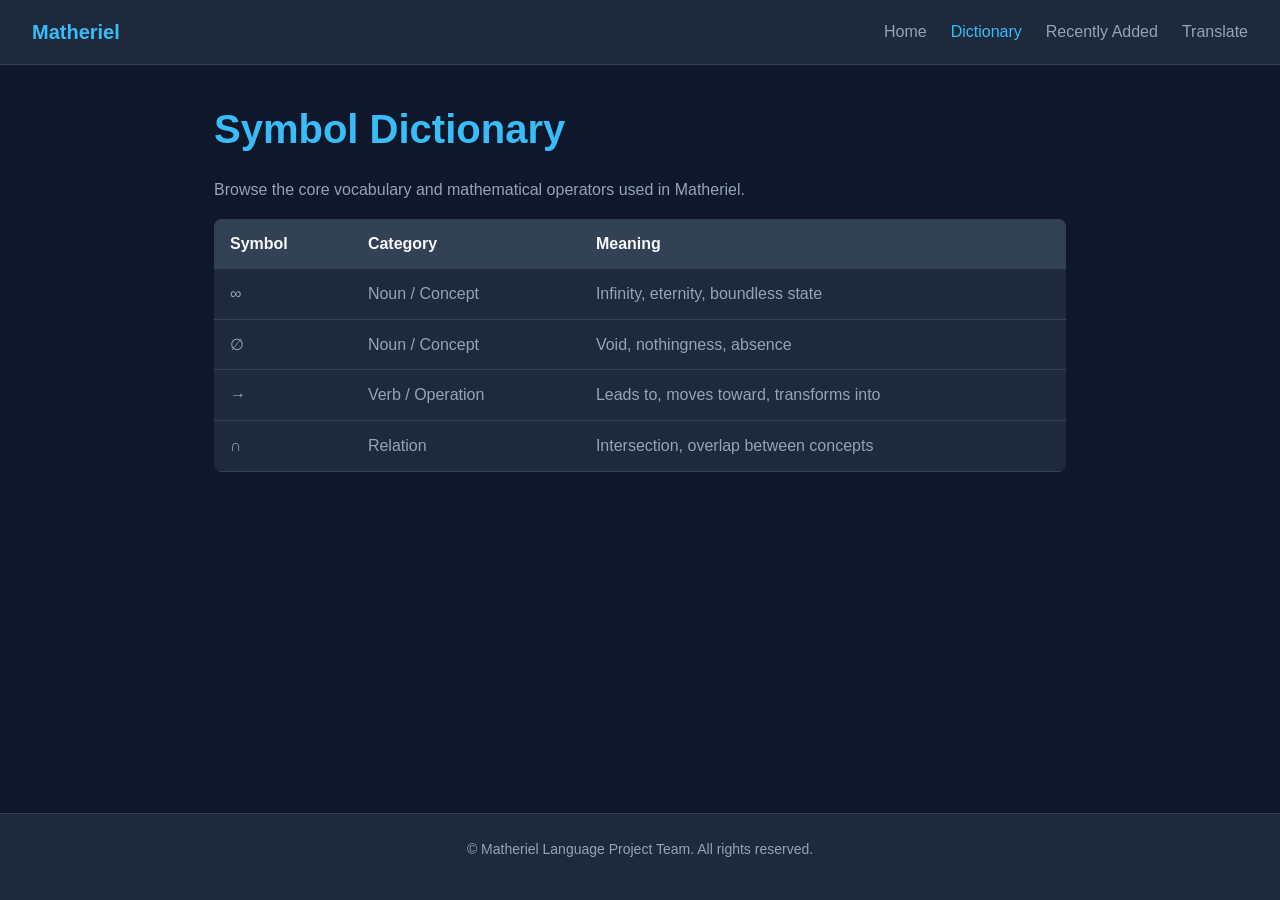
==== dict.html @ df0878f4 "Update HTML structure and content for dictionary page" ====
<!DOCTYPE html>
<html lang="en">
<head>
    <meta charset="UTF-8">
    <meta name="viewport" content="width=device-width, initial-scale=1.0">
    <title>Matheriel - Dictionary</title>
    <link rel="stylesheet" href="style.css">
</head>
<body>
    <header>
        <a href="index.html" class="logo">Matheriel</a>
        <nav>
            <ul>
                <li><a href="index.html">Home</a></li>
                <li><a href="dict.html" class="active">Dictionary</a></li>
                <li><a href="recentlyadded.html">Recently Added</a></li>
                <li><a href="translate.html">Translate</a></li>
            </ul>
        </nav>
    </header>

    <main>
        <h1>Symbol Dictionary</h1>
        <p>Browse the core vocabulary and mathematical operators used in Matheriel.</p>

        <table>
            <thead>
                <tr>
                    <th>Symbol</th>
                    <th>Category</th>
                    <th>Meaning</th>
                </tr>
            </thead>
            <tbody>
                <tr>
                    <td>&infin;</td>
                    <td>Noun / Concept</td>
                    <td>Infinity, eternity, boundless state</td>
                </tr>
                <tr>
                    <td>&empty;</td>
                    <td>Noun / Concept</td>
                    <td>Void, nothingness, absence</td>
                </tr>
                <tr>
                    <td>&rarr;</td>
                    <td>Verb / Operation</td>
                    <td>Leads to, moves toward, transforms into</td>
                </tr>
                <tr>
                    <td>&cap;</td>
                    <td>Relation</td>
                    <td>Intersection, overlap between concepts</td>
                </tr>
            </tbody>
        </table>
    </main>

    <footer>
        <p>&copy; Matheriel Language Project Team. All rights reserved.</p>
    </footer>

    <script src="script.js"></script>
</body>
</html>
---- style.css ----
:root {
    --bg-color: #0f172a;
    --card-bg: #1e293b;
    --text-color: #f8fafc;
    --text-muted: #94a3b8;
    --accent-color: #38bdf8;
    --border-color: #334155;
}

* {
    box-sizing: border-box;
    margin: 0;
    padding: 0;
}

body {
    font-family: 'Segoe UI', Tahoma, Geneva, Verdana, sans-serif;
    background-color: var(--bg-color);
    color: var(--text-color);
    line-height: 1.6;
    display: flex;
    flex-direction: column;
    min-height: 100vh;
}

header {
    background-color: var(--card-bg);
    border-bottom: 1px solid var(--border-color);
    padding: 1rem 2rem;
    display: flex;
    justify-content: space-between;
    align-items: center;
}

.logo {
    font-weight: bold;
    font-size: 1.25rem;
    color: var(--accent-color);
    text-decoration: none;
}

nav ul {
    display: flex;
    list-style: none;
    gap: 1.5rem;
}

nav a {
    color: var(--text-muted);
    text-decoration: none;
    transition: color 0.2s;
}

nav a:hover, nav a.active {
    color: var(--accent-color);
}

main {
    flex: 1;
    max-width: 900px;
    margin: 2rem auto;
    padding: 0 1.5rem;
    width: 100%;
}

h1 {
    font-size: 2.5rem;
    margin-bottom: 1rem;
    color: var(--accent-color);
}

h2 {
    font-size: 1.75rem;
    margin-top: 2rem;
    margin-bottom: 1rem;
    border-bottom: 1px solid var(--border-color);
    padding-bottom: 0.5rem;
}

p {
    margin-bottom: 1rem;
    color: var(--text-muted);
}

.card {
    background-color: var(--card-bg);
    border: 1px solid var(--border-color);
    border-radius: 8px;
    padding: 1.5rem;
    margin-bottom: 1.5rem;
}

table {
    width: 100%;
    border-collapse: collapse;
    margin-top: 1rem;
    background-color: var(--card-bg);
    border-radius: 8px;
    overflow: hidden;
}

th, td {
    padding: 0.75rem 1rem;
    text-align: left;
    border-bottom: 1px solid var(--border-color);
}

th {
    background-color: #334155;
    color: var(--text-color);
}

td {
    color: var(--text-muted);
}

footer {
    text-align: center;
    padding: 1.5rem;
    background-color: var(--card-bg);
    border-top: 1px solid var(--border-color);
    color: var(--text-muted);
    font-size: 0.875rem;
}
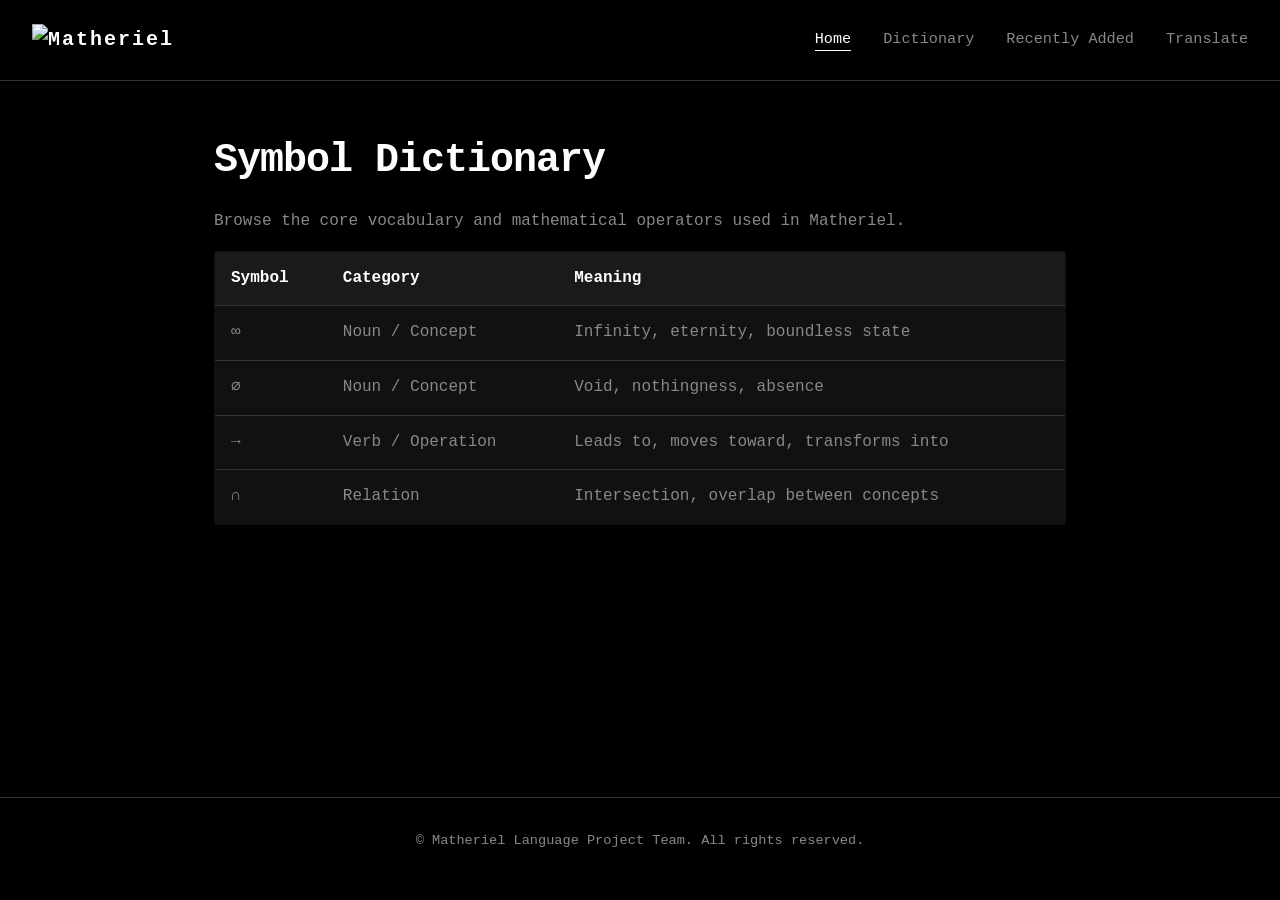
==== commit 572113d8: "Update navigation links in dict.html" ====
--- a/dict.html
+++ b/dict.html
@@ -8,11 +8,13 @@
 </head>
 <body>
     <header>
-        <a href="index.html" class="logo">Matheriel</a>
+        <a href="index.html" class="logo">
+            <img src="./images/favicon.png" alt="Matheriel" style="height: 32px; vertical-align: middle;">
+        </a>
         <nav>
             <ul>
-                <li><a href="index.html">Home</a></li>
-                <li><a href="dict.html" class="active">Dictionary</a></li>
+                <li><a href="index.html" class="active">Home</a></li>
+                <li><a href="dict.html">Dictionary</a></li>
                 <li><a href="recentlyadded.html">Recently Added</a></li>
                 <li><a href="translate.html">Translate</a></li>
             </ul>
--- a/style.css
+++ b/style.css
@@ -1,10 +1,10 @@
 :root {
-    --bg-color: #0f172a;
-    --card-bg: #1e293b;
-    --text-color: #f8fafc;
-    --text-muted: #94a3b8;
-    --accent-color: #38bdf8;
-    --border-color: #334155;
+    --bg-color: #000000;
+    --card-bg: #111111;
+    --text-color: #ffffff;
+    --text-muted: #888888;
+    --accent-color: #ffffff;
+    --border-color: #333333;
 }
 
 * {
@@ -14,7 +14,7 @@
 }
 
 body {
-    font-family: 'Segoe UI', Tahoma, Geneva, Verdana, sans-serif;
+    font-family: 'Courier New', Courier, monospace, 'Segoe UI', Tahoma, sans-serif;
     background-color: var(--bg-color);
     color: var(--text-color);
     line-height: 1.6;
@@ -24,9 +24,9 @@
 }
 
 header {
-    background-color: var(--card-bg);
+    background-color: var(--bg-color);
     border-bottom: 1px solid var(--border-color);
-    padding: 1rem 2rem;
+    padding: 1.5rem 2rem;
     display: flex;
     justify-content: space-between;
     align-items: center;
@@ -35,30 +35,34 @@
 .logo {
     font-weight: bold;
     font-size: 1.25rem;
-    color: var(--accent-color);
+    color: var(--text-color);
     text-decoration: none;
+    letter-spacing: 2px;
 }
 
 nav ul {
     display: flex;
     list-style: none;
-    gap: 1.5rem;
+    gap: 2rem;
 }
 
 nav a {
     color: var(--text-muted);
     text-decoration: none;
     transition: color 0.2s;
+    font-size: 0.95rem;
 }
 
 nav a:hover, nav a.active {
-    color: var(--accent-color);
+    color: var(--text-color);
+    border-bottom: 1px solid var(--text-color);
+    padding-bottom: 2px;
 }
 
 main {
     flex: 1;
     max-width: 900px;
-    margin: 2rem auto;
+    margin: 3rem auto;
     padding: 0 1.5rem;
     width: 100%;
 }
@@ -66,15 +70,17 @@
 h1 {
     font-size: 2.5rem;
     margin-bottom: 1rem;
-    color: var(--accent-color);
+    color: var(--text-color);
+    letter-spacing: -1px;
 }
 
 h2 {
-    font-size: 1.75rem;
+    font-size: 1.5rem;
     margin-top: 2rem;
     margin-bottom: 1rem;
     border-bottom: 1px solid var(--border-color);
     padding-bottom: 0.5rem;
+    color: var(--text-color);
 }
 
 p {
@@ -85,7 +91,7 @@
 .card {
     background-color: var(--card-bg);
     border: 1px solid var(--border-color);
-    border-radius: 8px;
+    border-radius: 4px;
     padding: 1.5rem;
     margin-bottom: 1.5rem;
 }
@@ -95,19 +101,21 @@
     border-collapse: collapse;
     margin-top: 1rem;
     background-color: var(--card-bg);
-    border-radius: 8px;
+    border-radius: 4px;
     overflow: hidden;
+    border: 1px solid var(--border-color);
 }
 
 th, td {
-    padding: 0.75rem 1rem;
+    padding: 0.875rem 1rem;
     text-align: left;
     border-bottom: 1px solid var(--border-color);
 }
 
 th {
-    background-color: #334155;
+    background-color: #1a1a1a;
     color: var(--text-color);
+    font-weight: 600;
 }
 
 td {
@@ -116,9 +124,9 @@
 
 footer {
     text-align: center;
-    padding: 1.5rem;
-    background-color: var(--card-bg);
+    padding: 2rem;
+    background-color: var(--bg-color);
     border-top: 1px solid var(--border-color);
     color: var(--text-muted);
-    font-size: 0.875rem;
+    font-size: 0.85rem;
 }
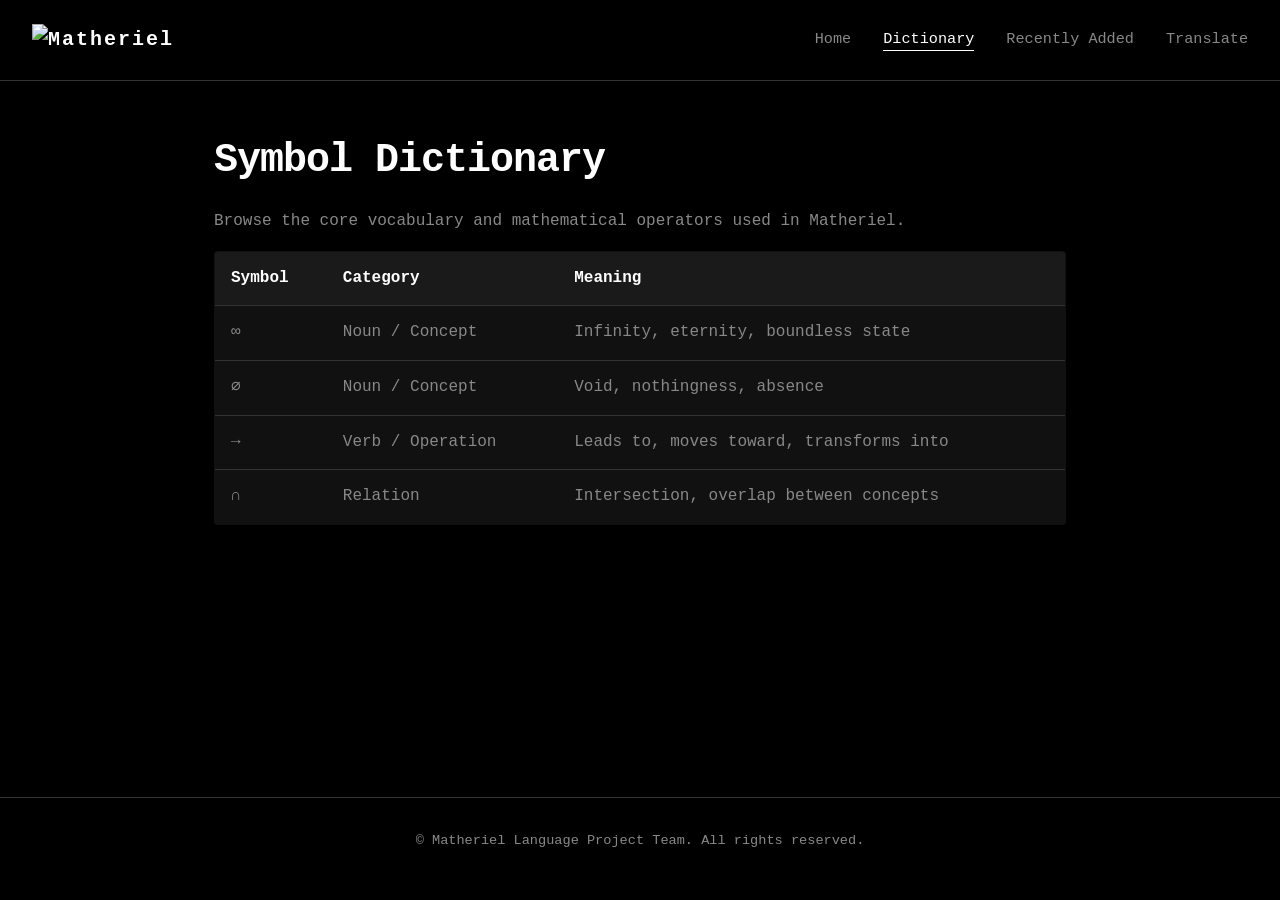
==== commit 9c5d181a: "Highlight 'Dictionary' link as active" ====
--- a/dict.html
+++ b/dict.html
@@ -13,8 +13,8 @@
         </a>
         <nav>
             <ul>
-                <li><a href="index.html" class="active">Home</a></li>
-                <li><a href="dict.html">Dictionary</a></li>
+                <li><a href="index.html">Home</a></li>
+                <li><a href="dict.html" class="active">Dictionary</a></li>
                 <li><a href="recentlyadded.html">Recently Added</a></li>
                 <li><a href="translate.html">Translate</a></li>
             </ul>
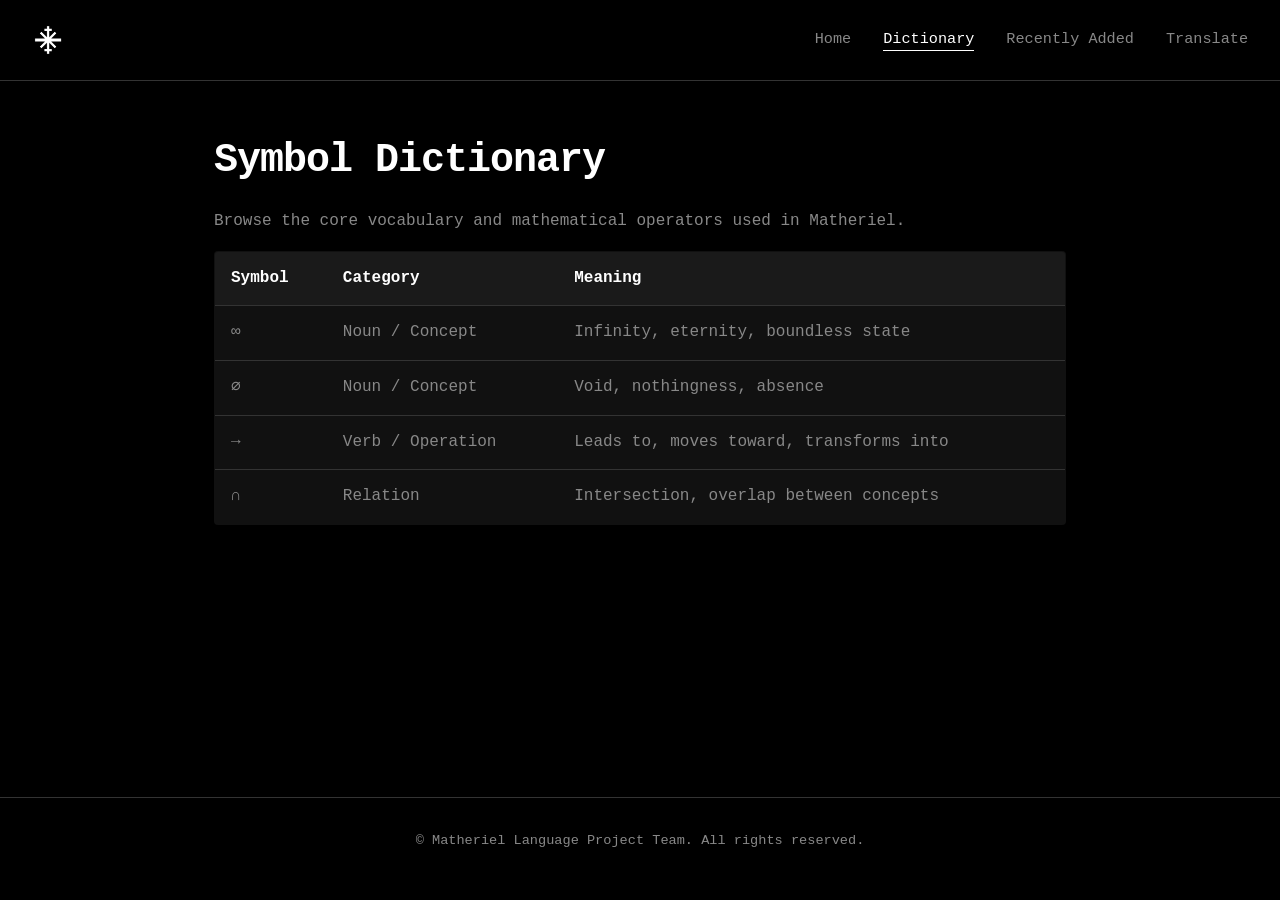
==== commit 3497b711: "Add favicon link to dictionary HTML file" ====
--- a/dict.html
+++ b/dict.html
@@ -4,6 +4,7 @@
     <meta charset="UTF-8">
     <meta name="viewport" content="width=device-width, initial-scale=1.0">
     <title>Matheriel - Dictionary</title>
+    <link rel="icon" type="image/png" href="./images/favicon.png">
     <link rel="stylesheet" href="style.css">
 </head>
 <body>
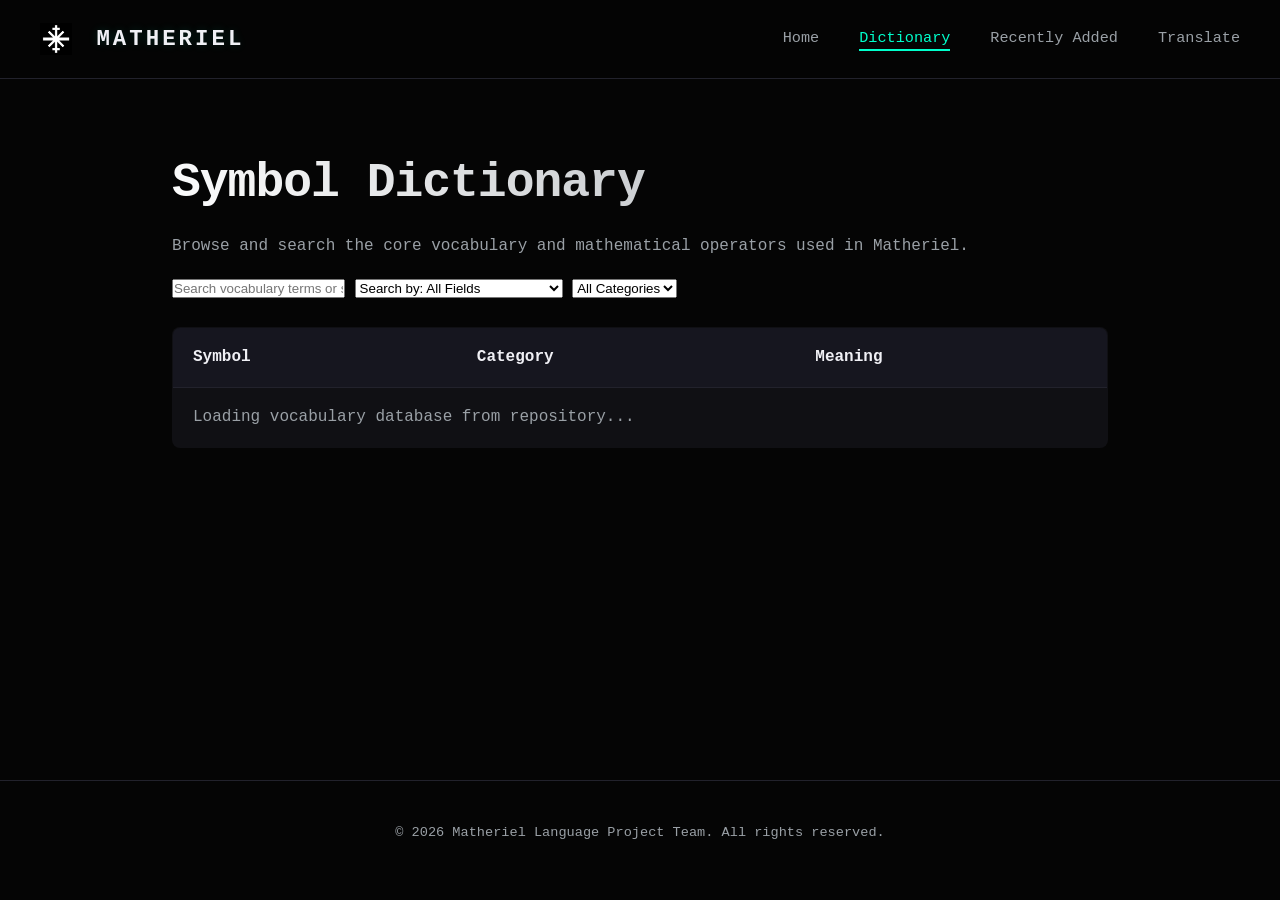
==== commit ac7ce76c: "Enhance dictionary page with search functionality" ====
--- a/dict.html
+++ b/dict.html
@@ -10,7 +10,8 @@
 <body>
     <header>
         <a href="index.html" class="logo">
-            <img src="./images/favicon.png" alt="Matheriel" style="height: 32px; vertical-align: middle;">
+            <img src="./images/favicon.png" alt="Matheriel" style="height: 32px; vertical-align: middle; margin-right: 8px;">
+            MATHERIEL
         </a>
         <nav>
             <ul>
@@ -24,8 +25,22 @@
 
     <main>
         <h1>Symbol Dictionary</h1>
-        <p>Browse the core vocabulary and mathematical operators used in Matheriel.</p>
+        <p>Browse and search the core vocabulary and mathematical operators used in Matheriel.</p>
 
+        <!-- Search & Filter Controls -->
+        <div class="search-container">
+            <input type="text" id="searchInput" placeholder="Search vocabulary terms or symbols...">
+            <select id="searchType">
+                <option value="all">Search by: All Fields</option>
+                <option value="word">Search by: Symbol / Word</option>
+                <option value="definition">Search by: Meaning / Definition</option>
+            </select>
+            <select id="categoryFilter">
+                <option value="all">All Categories</option>
+            </select>
+        </div>
+
+        <!-- Dictionary Table -->
         <table>
             <thead>
                 <tr>
@@ -34,35 +49,20 @@
                     <th>Meaning</th>
                 </tr>
             </thead>
-            <tbody>
-                <tr>
-                    <td>&infin;</td>
-                    <td>Noun / Concept</td>
-                    <td>Infinity, eternity, boundless state</td>
-                </tr>
-                <tr>
-                    <td>&empty;</td>
-                    <td>Noun / Concept</td>
-                    <td>Void, nothingness, absence</td>
-                </tr>
-                <tr>
-                    <td>&rarr;</td>
-                    <td>Verb / Operation</td>
-                    <td>Leads to, moves toward, transforms into</td>
-                </tr>
-                <tr>
-                    <td>&cap;</td>
-                    <td>Relation</td>
-                    <td>Intersection, overlap between concepts</td>
+            <tbody id="dictTableBody">
+                <tr class="loading-row">
+                    <td colspan="3">Loading vocabulary database from repository...</td>
                 </tr>
             </tbody>
         </table>
     </main>
 
     <footer>
-        <p>&copy; Matheriel Language Project Team. All rights reserved.</p>
+        <p>&copy; 2026 Matheriel Language Project Team. All rights reserved.</p>
     </footer>
 
+    <!-- JavaScript Files Separated -->
     <script src="script.js"></script>
+    <script src="dict.js"></script>
 </body>
 </html>
--- a/style.css
+++ b/style.css
@@ -1,10 +1,12 @@
 :root {
-    --bg-color: #000000;
-    --card-bg: #111111;
-    --text-color: #ffffff;
-    --text-muted: #888888;
-    --accent-color: #ffffff;
-    --border-color: #333333;
+    --bg-color: #050505;
+    --card-bg: #101014;
+    --text-color: #f0f0f5;
+    --text-muted: #9aa0a6;
+    --accent-color: #00ffcc;
+    --accent-glow: rgba(0, 255, 204, 0.15);
+    --border-color: #22222c;
+    --transition-speed: 0.3s;
 }
 
 * {
@@ -17,65 +19,108 @@
     font-family: 'Courier New', Courier, monospace, 'Segoe UI', Tahoma, sans-serif;
     background-color: var(--bg-color);
     color: var(--text-color);
-    line-height: 1.6;
+    line-height: 1.7;
     display: flex;
     flex-direction: column;
     min-height: 100vh;
-}
-
+    overflow-x: hidden;
+}
+
+/* Header & Navigation */
 header {
-    background-color: var(--bg-color);
+    background-color: rgba(5, 5, 5, 0.85);
+    backdrop-filter: blur(10px);
     border-bottom: 1px solid var(--border-color);
-    padding: 1.5rem 2rem;
+    padding: 1.25rem 2.5rem;
     display: flex;
     justify-content: space-between;
     align-items: center;
+    position: sticky;
+    top: 0;
+    z-index: 1000;
 }
 
 .logo {
     font-weight: bold;
-    font-size: 1.25rem;
+    font-size: 1.4rem;
     color: var(--text-color);
     text-decoration: none;
-    letter-spacing: 2px;
+    letter-spacing: 3px;
+    text-shadow: 0 0 10px var(--accent-glow);
+    transition: color var(--transition-speed);
+}
+
+.logo:hover {
+    color: var(--accent-color);
 }
 
 nav ul {
     display: flex;
     list-style: none;
-    gap: 2rem;
+    gap: 2.5rem;
 }
 
 nav a {
     color: var(--text-muted);
     text-decoration: none;
-    transition: color 0.2s;
+    transition: all var(--transition-speed);
     font-size: 0.95rem;
+    position: relative;
+    padding-bottom: 4px;
+}
+
+nav a::after {
+    content: '';
+    position: absolute;
+    bottom: 0;
+    left: 0;
+    width: 0;
+    height: 2px;
+    background-color: var(--accent-color);
+    transition: width var(--transition-speed);
 }
 
 nav a:hover, nav a.active {
-    color: var(--text-color);
-    border-bottom: 1px solid var(--text-color);
-    padding-bottom: 2px;
-}
-
+    color: var(--accent-color);
+}
+
+nav a:hover::after, nav a.active::after {
+    width: 100%;
+}
+
+/* Main Layout */
 main {
     flex: 1;
-    max-width: 900px;
-    margin: 3rem auto;
-    padding: 0 1.5rem;
+    max-width: 1000px;
+    margin: 4rem auto;
+    padding: 0 2rem;
     width: 100%;
+    animation: fadeIn 0.8s ease-out;
+}
+
+@keyframes fadeIn {
+    from { opacity: 0; transform: translateY(15px); }
+    to { opacity: 1; transform: translateY(0); }
 }
 
 h1 {
-    font-size: 2.5rem;
-    margin-bottom: 1rem;
+    font-size: 3rem;
+    margin-bottom: 0.5rem;
     color: var(--text-color);
     letter-spacing: -1px;
+    background: linear-gradient(45deg, #ffffff, var(--text-muted));
+    -webkit-background-clip: text;
+    -webkit-text-fill-color: transparent;
+}
+
+.subtitle {
+    font-size: 1.1rem;
+    color: var(--text-muted);
+    margin-bottom: 2.5rem;
 }
 
 h2 {
-    font-size: 1.5rem;
+    font-size: 1.6rem;
     margin-top: 2rem;
     margin-bottom: 1rem;
     border-bottom: 1px solid var(--border-color);
@@ -88,32 +133,58 @@
     color: var(--text-muted);
 }
 
+/* Cards with Glow & Hover Effects */
 .card {
     background-color: var(--card-bg);
     border: 1px solid var(--border-color);
-    border-radius: 4px;
-    padding: 1.5rem;
-    margin-bottom: 1.5rem;
-}
-
+    border-radius: 8px;
+    padding: 2rem;
+    margin-bottom: 2rem;
+    transition: transform var(--transition-speed), border-color var(--transition-speed), box-shadow var(--transition-speed);
+    position: relative;
+    overflow: hidden;
+}
+
+.card::before {
+    content: '';
+    position: absolute;
+    top: 0;
+    left: 0;
+    width: 4px;
+    height: 100%;
+    background-color: var(--border-color);
+    transition: background-color var(--transition-speed);
+}
+
+.card:hover {
+    transform: translateY(-4px);
+    border-color: var(--accent-color);
+    box-shadow: 0 10px 30px var(--accent-glow);
+}
+
+.card:hover::before {
+    background-color: var(--accent-color);
+}
+
+/* Tables */
 table {
     width: 100%;
     border-collapse: collapse;
-    margin-top: 1rem;
+    margin-top: 1.5rem;
     background-color: var(--card-bg);
-    border-radius: 4px;
+    border-radius: 8px;
     overflow: hidden;
     border: 1px solid var(--border-color);
 }
 
 th, td {
-    padding: 0.875rem 1rem;
+    padding: 1rem 1.25rem;
     text-align: left;
     border-bottom: 1px solid var(--border-color);
 }
 
 th {
-    background-color: #1a1a1a;
+    background-color: #16161f;
     color: var(--text-color);
     font-weight: 600;
 }
@@ -122,9 +193,15 @@
     color: var(--text-muted);
 }
 
+tr:hover td {
+    color: var(--text-color);
+    background-color: rgba(255, 255, 255, 0.02);
+}
+
+/* Footer */
 footer {
     text-align: center;
-    padding: 2rem;
+    padding: 2.5rem;
     background-color: var(--bg-color);
     border-top: 1px solid var(--border-color);
     color: var(--text-muted);
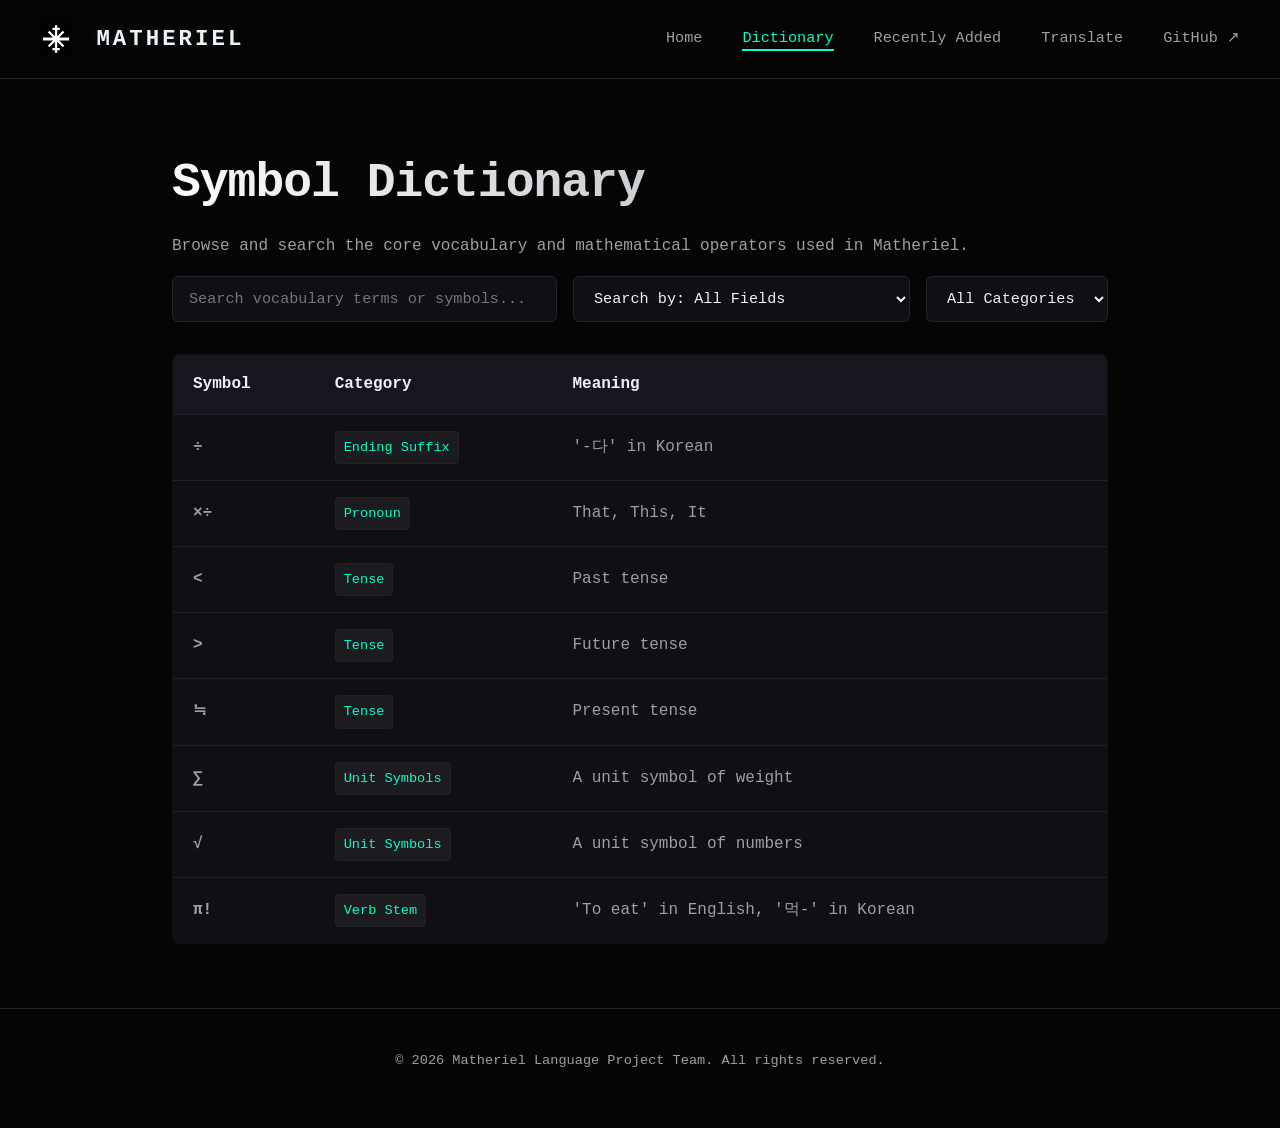
==== commit edcbf010: "Add GitHub link to dictionary page" ====
--- a/dict.html
+++ b/dict.html
@@ -19,6 +19,8 @@
                 <li><a href="dict.html" class="active">Dictionary</a></li>
                 <li><a href="recentlyadded.html">Recently Added</a></li>
                 <li><a href="translate.html">Translate</a></li>
+
+                <li><a href="https://github.com/4330cfHelioChrome/matheriel" target="_blank" rel="noopener noreferrer">GitHub ↗</a></li>
             </ul>
         </nav>
     </header>
--- a/style.css
+++ b/style.css
@@ -207,3 +207,383 @@
     color: var(--text-muted);
     font-size: 0.85rem;
 }
+
+/* Search & Filter Controls */
+.search-container {
+    display: flex;
+    gap: 1rem;
+    margin-bottom: 2rem;
+    flex-wrap: wrap;
+}
+
+.search-container input, 
+.search-container select {
+    background: var(--card-bg);
+    border: 1px solid var(--border-color);
+    border-radius: 6px;
+    padding: 0.75rem 1rem;
+    color: var(--text-color);
+    font-family: inherit;
+    font-size: 0.95rem;
+    outline: none;
+    transition: border-color 0.3s, box-shadow 0.3s;
+}
+
+.search-container input {
+    flex: 1;
+    min-width: 250px;
+}
+
+.search-container input:focus, 
+.search-container select:focus {
+    border-color: var(--accent-color);
+    box-shadow: 0 0 10px var(--accent-glow);
+}
+
+.category-badge {
+    display: inline-block;
+    padding: 0.25rem 0.5rem;
+    background: rgba(255, 255, 255, 0.05);
+    border: 1px solid var(--border-color);
+    border-radius: 4px;
+    font-size: 0.85rem;
+    color: var(--accent-color);
+}
+
+.loading-row td {
+    text-align: center;
+    color: var(--text-muted);
+    padding: 2.5rem;
+}
+
+/* 🖱️ 모던 스크롤바 디자인 */
+::-webkit-scrollbar {
+    width: 6px;
+}
+
+::-webkit-scrollbar-track {
+    background: #0a0a0a;
+}
+
+::-webkit-scrollbar-thumb {
+    background: #2a2a2a;
+    border-radius: 3px;
+}
+
+::-webkit-scrollbar-thumb:hover {
+    background: #444444;
+}
+
+:root {
+    --bg-color: #050505;
+    --card-bg: #101014;
+    --text-color: #f0f0f5;
+    --text-muted: #9aa0a6;
+    --accent-color: #00ffcc;
+    --accent-glow: rgba(0, 255, 204, 0.15);
+    --border-color: #22222c;
+    --transition-speed: 0.3s;
+}
+
+* {
+    box-sizing: border-box;
+    margin: 0;
+    padding: 0;
+}
+
+body {
+    font-family: 'Courier New', Courier, monospace, 'Segoe UI', Tahoma, sans-serif;
+    background-color: var(--bg-color);
+    color: var(--text-color);
+    line-height: 1.7;
+    display: flex;
+    flex-direction: column;
+    min-height: 100vh;
+    overflow-x: hidden;
+}
+
+/* Header & Navigation */
+header {
+    background-color: rgba(5, 5, 5, 0.85);
+    backdrop-filter: blur(10px);
+    border-bottom: 1px solid var(--border-color);
+    padding: 1.25rem 2.5rem;
+    display: flex;
+    justify-content: space-between;
+    align-items: center;
+    position: sticky;
+    top: 0;
+    z-index: 1000;
+}
+
+.logo {
+    font-weight: bold;
+    font-size: 1.4rem;
+    color: var(--text-color);
+    text-decoration: none;
+    letter-spacing: 3px;
+    text-shadow: 0 0 10px var(--accent-glow);
+    transition: color var(--transition-speed);
+}
+
+.logo:hover {
+    color: var(--accent-color);
+}
+
+nav ul {
+    display: flex;
+    list-style: none;
+    gap: 2.5rem;
+}
+
+nav a {
+    color: var(--text-muted);
+    text-decoration: none;
+    transition: all var(--transition-speed);
+    font-size: 0.95rem;
+    position: relative;
+    padding-bottom: 4px;
+}
+
+nav a::after {
+    content: '';
+    position: absolute;
+    bottom: 0;
+    left: 0;
+    width: 0;
+    height: 2px;
+    background-color: var(--accent-color);
+    transition: width var(--transition-speed);
+}
+
+nav a:hover, nav a.active {
+    color: var(--accent-color);
+}
+
+nav a:hover::after, nav a.active::after {
+    width: 100%;
+}
+
+/* Main Layout */
+main {
+    flex: 1;
+    max-width: 1000px;
+    margin: 4rem auto;
+    padding: 0 2rem;
+    width: 100%;
+    animation: fadeIn 0.8s ease-out;
+}
+
+@keyframes fadeIn {
+    from { opacity: 0; transform: translateY(15px); }
+    to { opacity: 1; transform: translateY(0); }
+}
+
+h1 {
+    font-size: 3rem;
+    margin-bottom: 0.5rem;
+    color: var(--text-color);
+    letter-spacing: -1px;
+    background: linear-gradient(45deg, #ffffff, var(--text-muted));
+    -webkit-background-clip: text;
+    -webkit-text-fill-color: transparent;
+}
+
+.subtitle {
+    font-size: 1.1rem;
+    color: var(--text-muted);
+    margin-bottom: 2.5rem;
+}
+
+h2 {
+    font-size: 1.6rem;
+    margin-top: 2rem;
+    margin-bottom: 1rem;
+    border-bottom: 1px solid var(--border-color);
+    padding-bottom: 0.5rem;
+    color: var(--text-color);
+}
+
+p {
+    margin-bottom: 1rem;
+    color: var(--text-muted);
+}
+
+/* Cards with Glow & Hover Effects */
+.card {
+    background-color: var(--card-bg);
+    border: 1px solid var(--border-color);
+    border-radius: 8px;
+    padding: 2rem;
+    margin-bottom: 2rem;
+    transition: transform var(--transition-speed), border-color var(--transition-speed), box-shadow var(--transition-speed);
+    position: relative;
+    overflow: hidden;
+}
+
+.card::before {
+    content: '';
+    position: absolute;
+    top: 0;
+    left: 0;
+    width: 4px;
+    height: 100%;
+    background-color: var(--border-color);
+    transition: background-color var(--transition-speed);
+}
+
+.card:hover {
+    transform: translateY(-4px);
+    border-color: var(--accent-color);
+    box-shadow: 0 10px 30px var(--accent-glow);
+}
+
+.card:hover::before {
+    background-color: var(--accent-color);
+}
+
+/* Tables */
+table {
+    width: 100%;
+    border-collapse: collapse;
+    margin-top: 1.5rem;
+    background-color: var(--card-bg);
+    border-radius: 8px;
+    overflow: hidden;
+    border: 1px solid var(--border-color);
+}
+
+th, td {
+    padding: 1rem 1.25rem;
+    text-align: left;
+    border-bottom: 1px solid var(--border-color);
+}
+
+th {
+    background-color: #16161f;
+    color: var(--text-color);
+    font-weight: 600;
+}
+
+td {
+    color: var(--text-muted);
+}
+
+tr:hover td {
+    color: var(--text-color);
+    background-color: rgba(255, 255, 255, 0.02);
+}
+
+/* Footer */
+footer {
+    text-align: center;
+    padding: 2.5rem;
+    background-color: var(--bg-color);
+    border-top: 1px solid var(--border-color);
+    color: var(--text-muted);
+    font-size: 0.85rem;
+}
+
+/* Search & Filter Controls */
+.search-container {
+    display: flex;
+    gap: 1rem;
+    margin-bottom: 2rem;
+    flex-wrap: wrap;
+}
+
+.search-container input, 
+.search-container select {
+    background: var(--card-bg);
+    border: 1px solid var(--border-color);
+    border-radius: 6px;
+    padding: 0.75rem 1rem;
+    color: var(--text-color);
+    font-family: inherit;
+    font-size: 0.95rem;
+    outline: none;
+    transition: border-color 0.3s, box-shadow 0.3s;
+}
+
+.search-container input {
+    flex: 1;
+    min-width: 250px;
+}
+
+.search-container input:focus, 
+.search-container select:focus {
+    border-color: var(--accent-color);
+    box-shadow: 0 0 10px var(--accent-glow);
+}
+
+.category-badge {
+    display: inline-block;
+    padding: 0.25rem 0.5rem;
+    background: rgba(255, 255, 255, 0.05);
+    border: 1px solid var(--border-color);
+    border-radius: 4px;
+    font-size: 0.85rem;
+    color: var(--accent-color);
+}
+
+.loading-row td {
+    text-align: center;
+    color: var(--text-muted);
+    padding: 2.5rem;
+}
+
+/* 🖱️ 모던 스크롤바 디자인 */
+::-webkit-scrollbar {
+    width: 6px;
+}
+
+::-webkit-scrollbar-track {
+    background: #0a0a0a;
+}
+
+::-webkit-scrollbar-thumb {
+    background: #2a2a2a;
+    border-radius: 3px;
+}
+
+::-webkit-scrollbar-thumb:hover {
+    background: #444444;
+}
+
+/* "Load More" 버튼 공통 스타일 (recentlyadded.js & dict.js) */
+.load-more-btn,
+#loadMoreBtn,
+#dictLoadMoreBtn {
+    display: block;
+    width: 100%;
+    max-width: 300px;
+    margin: 2.5rem auto;
+    background-color: var(--card-bg);
+    color: var(--text-color);
+    border: 1px solid var(--border-color);
+    border-radius: 6px;
+    padding: 0.85rem 1.5rem;
+    font-family: inherit;
+    font-size: 0.95rem;
+    font-weight: 500;
+    cursor: pointer;
+    text-align: center;
+    transition: all var(--transition-speed) ease;
+    outline: none;
+}
+
+/* 호버 시 네온 시안 테마 적용 */
+.load-more-btn:hover,
+#loadMoreBtn:hover,
+#dictLoadMoreBtn:hover {
+    color: var(--accent-color);
+    border-color: var(--accent-color);
+    box-shadow: 0 0 15px var(--accent-glow);
+    transform: translateY(-2px);
+}
+
+.load-more-btn:active,
+#loadMoreBtn:active,
+#dictLoadMoreBtn:active {
+    transform: translateY(0);
+}
